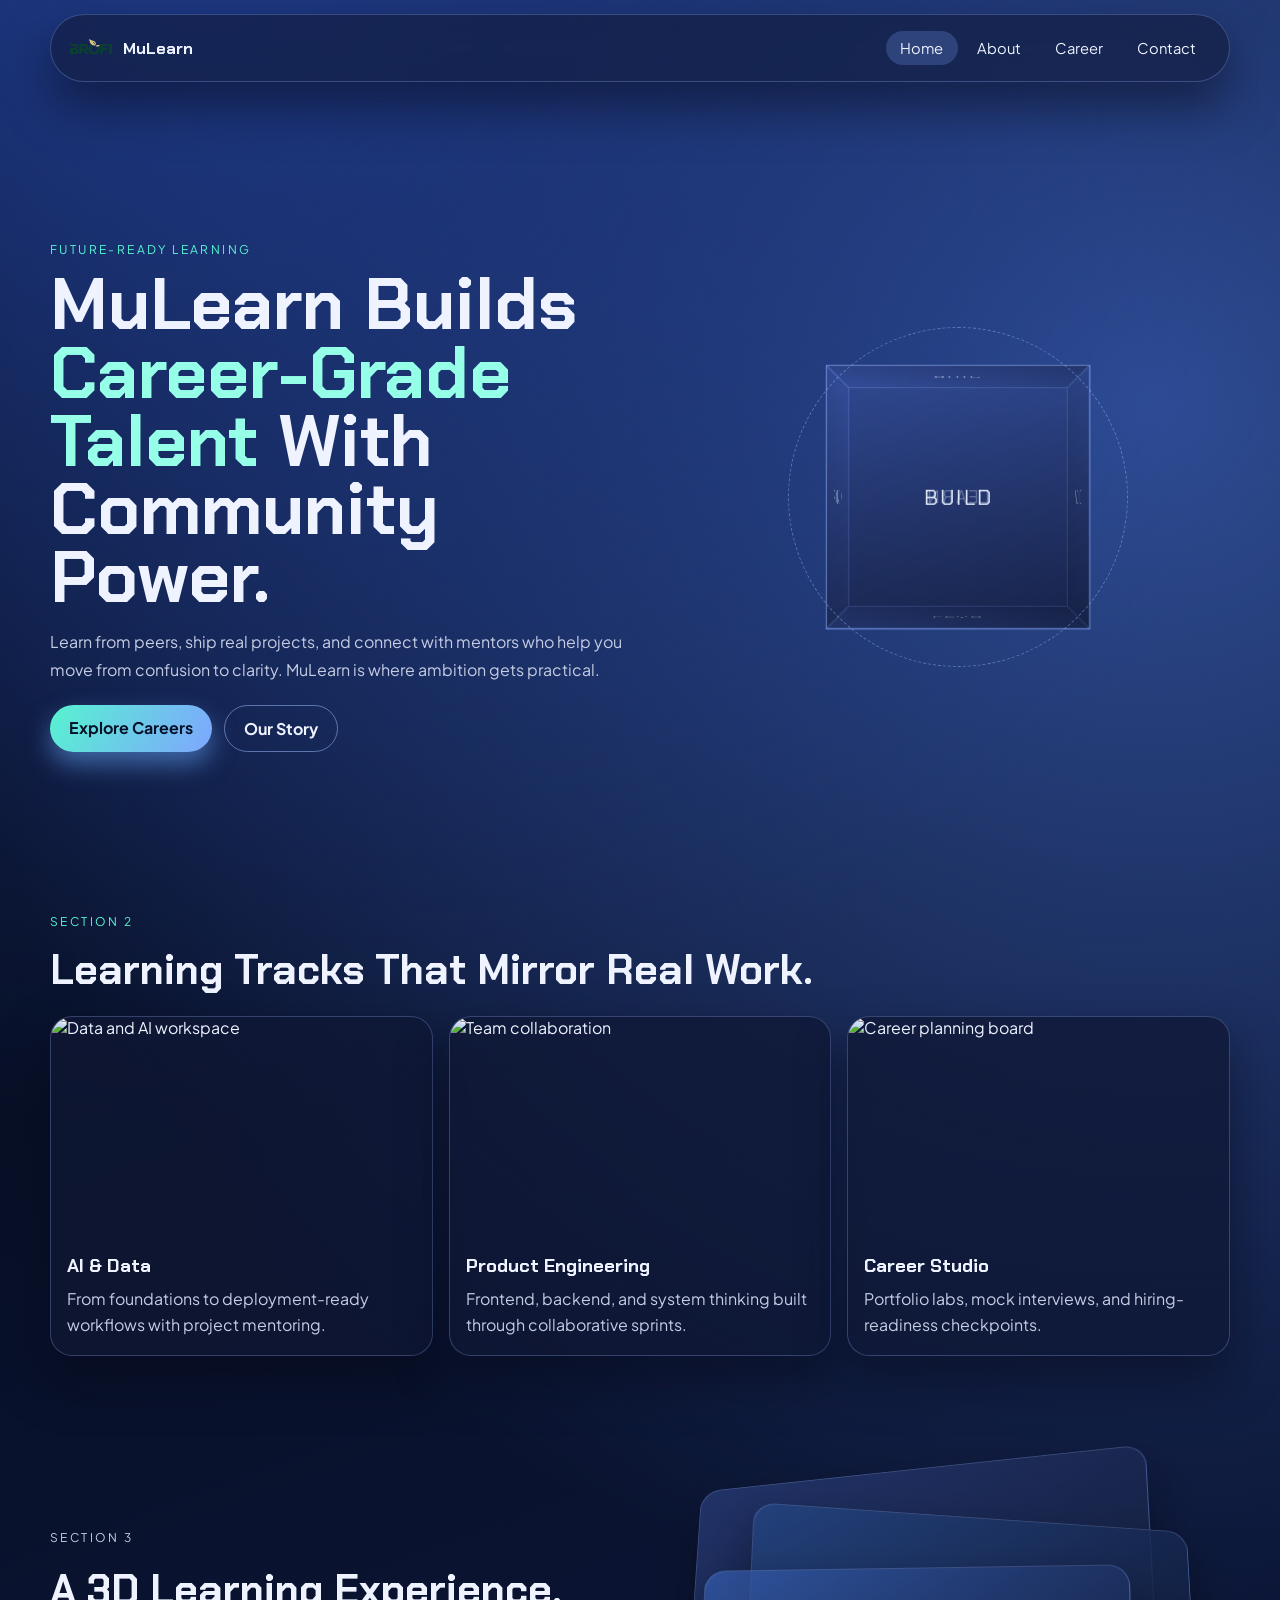
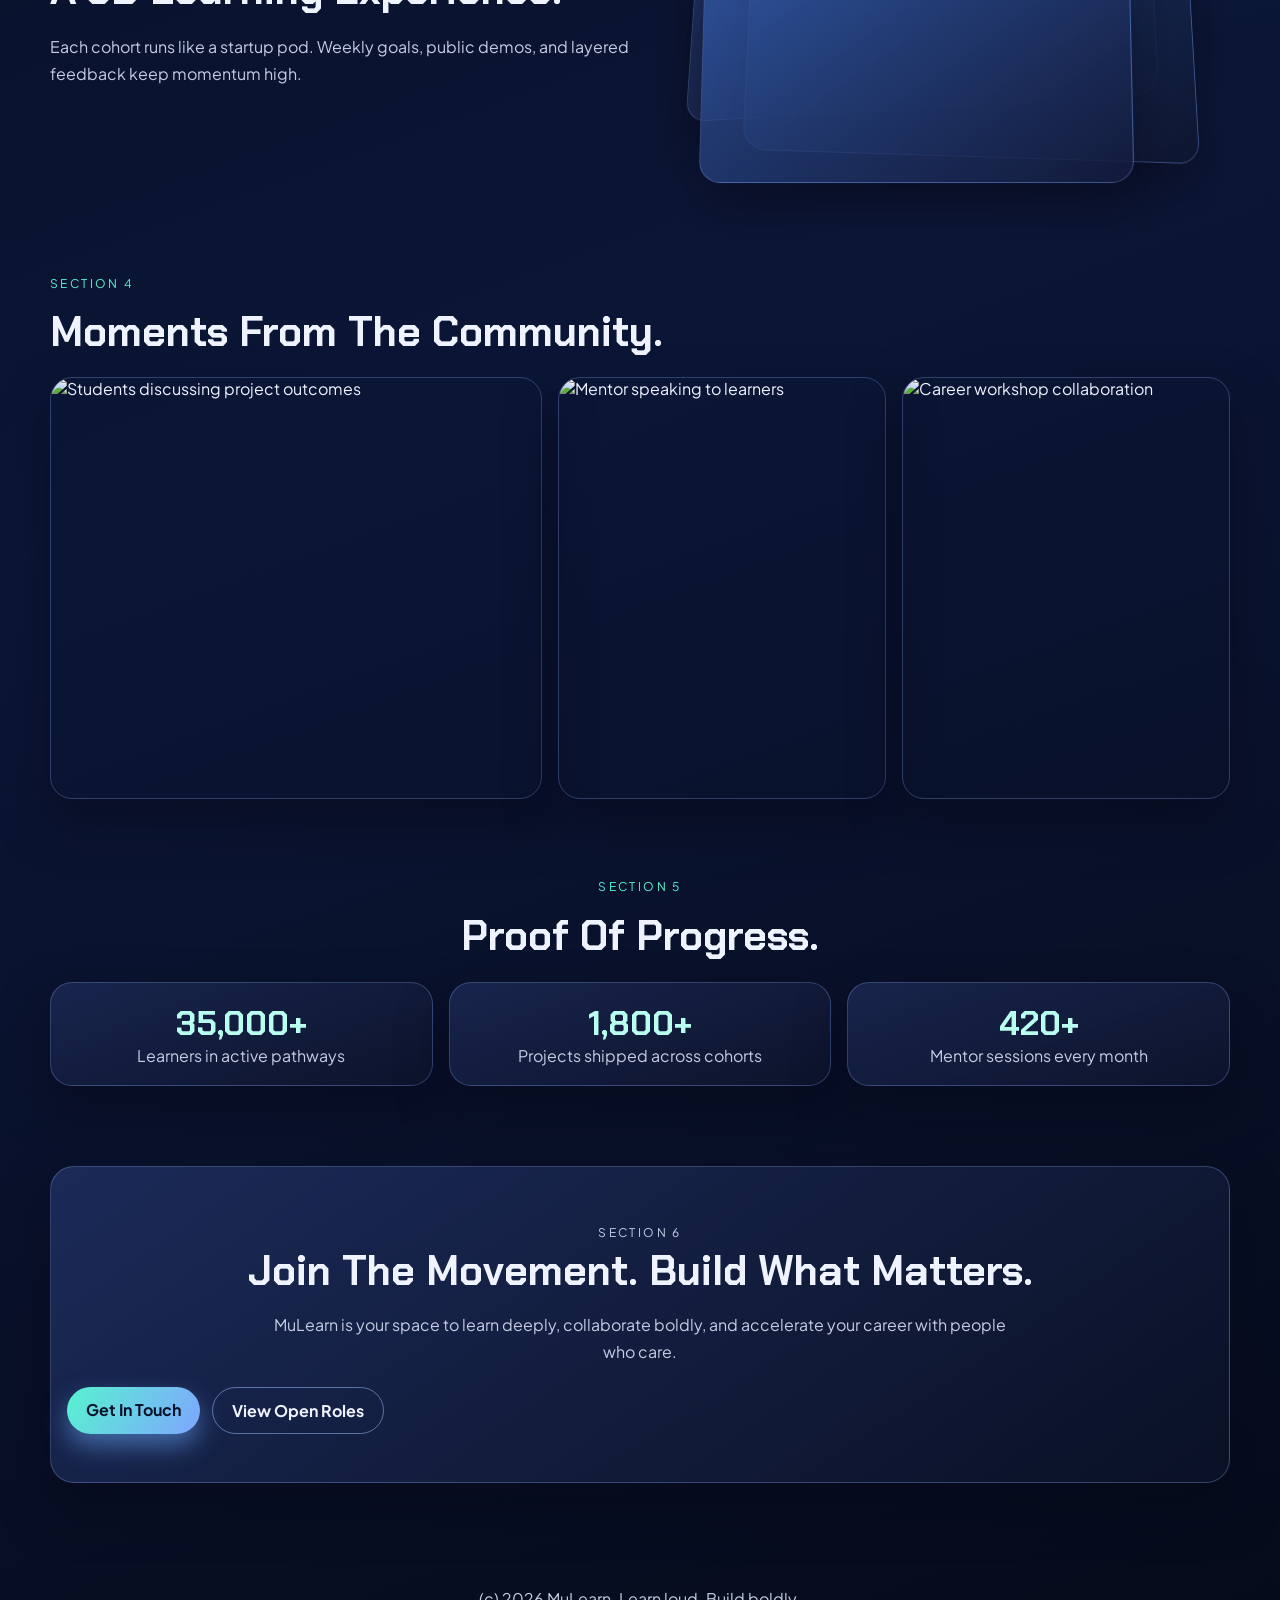
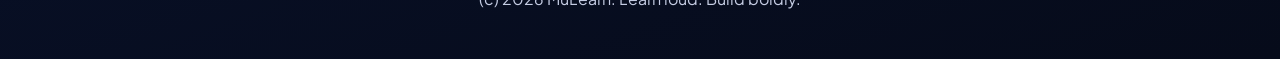
==== index.html @ 93905579 "inint" ====
<!DOCTYPE html>
<html lang="en">
<head>
  <meta charset="UTF-8" />
  <meta name="viewport" content="width=device-width, initial-scale=1.0" />
  <title>MuLearn | Learn Loud. Build Boldly.</title>
  <meta name="description" content="MuLearn blends peer-powered learning, mentorship, and career acceleration." />
  <link rel="preconnect" href="https://fonts.googleapis.com" />
  <link rel="preconnect" href="https://fonts.gstatic.com" crossorigin />
  <link href="https://fonts.googleapis.com/css2?family=Chakra+Petch:wght@400;500;600;700&family=Plus+Jakarta+Sans:wght@400;500;600;700&display=swap" rel="stylesheet" />
  <link rel="stylesheet" href="styles/index.css" />
</head>
<body>
  <div class="noise" aria-hidden="true"></div>
  <header class="site-header glass">
    <a class="brand" href="index.html" aria-label="MuLearn home">
      <picture>
        <source srcset="logo31.png" type="image/png" />
        <img src="logo.webp" alt="MuLearn logo" class="brand-logo" />
      </picture>
      <span>MuLearn</span>
    </a>
    <nav class="site-nav" aria-label="Primary">
      <a href="index.html" aria-current="page">Home</a>
      <a href="about.html">About</a>
      <a href="career.html">Career</a>
      <a href="contact.html">Contact</a>
    </nav>
  </header>

  <main>
    <section class="panel hero reveal" id="hero">
      <div class="hero-copy" data-parallax="0.12">
        <p class="eyebrow">Future-Ready Learning</p>
        <h1>MuLearn Builds <span>Career-Grade Talent</span> With Community Power.</h1>
        <p class="lead">
          Learn from peers, ship real projects, and connect with mentors who help you move from confusion to clarity.
          MuLearn is where ambition gets practical.
        </p>
        <div class="hero-actions">
          <a href="career.html" class="btn btn-solid">Explore Careers</a>
          <a href="about.html" class="btn btn-ghost">Our Story</a>
        </div>
      </div>
      <div class="hero-visual" data-parallax="0.2">
        <div class="cube-wrap">
          <div class="cube">
            <div class="face front">Build</div>
            <div class="face back">Learn</div>
            <div class="face right">Grow</div>
            <div class="face left">Mentor</div>
            <div class="face top">Ship</div>
            <div class="face bottom">Lead</div>
          </div>
        </div>
        <div class="hero-ring"></div>
      </div>
    </section>

    <section class="panel tracks reveal" id="tracks">
      <div class="section-head">
        <p class="eyebrow">Section 2</p>
        <h2>Learning Tracks That Mirror Real Work.</h2>
      </div>
      <div class="track-grid">
        <article class="track-card tilt">
          <img src="https://images.unsplash.com/photo-1518770660439-4636190af475?auto=format&fit=crop&w=1200&q=80" alt="Data and AI workspace" loading="lazy" />
          <div>
            <h3>AI & Data</h3>
            <p>From foundations to deployment-ready workflows with project mentoring.</p>
          </div>
        </article>
        <article class="track-card tilt">
          <img src="https://images.unsplash.com/photo-1522075469751-3a6694fb2f61?auto=format&fit=crop&w=1200&q=80" alt="Team collaboration" loading="lazy" />
          <div>
            <h3>Product Engineering</h3>
            <p>Frontend, backend, and system thinking built through collaborative sprints.</p>
          </div>
        </article>
        <article class="track-card tilt">
          <img src="https://images.unsplash.com/photo-1542744173-8e7e53415bb0?auto=format&fit=crop&w=1200&q=80" alt="Career planning board" loading="lazy" />
          <div>
            <h3>Career Studio</h3>
            <p>Portfolio labs, mock interviews, and hiring-readiness checkpoints.</p>
          </div>
        </article>
      </div>
    </section>

    <section class="panel depth reveal" id="depth">
      <div class="depth-copy">
        <p class="eyebrow">Section 3</p>
        <h2>A 3D Learning Experience.</h2>
        <p>Each cohort runs like a startup pod. Weekly goals, public demos, and layered feedback keep momentum high.</p>
      </div>
      <div class="depth-stack">
        <div class="depth-layer layer-1" data-parallax="0.08"></div>
        <div class="depth-layer layer-2" data-parallax="0.14"></div>
        <div class="depth-layer layer-3" data-parallax="0.2"></div>
      </div>
    </section>

    <section class="panel stories reveal" id="stories">
      <div class="section-head">
        <p class="eyebrow">Section 4</p>
        <h2>Moments From The Community.</h2>
      </div>
      <div class="stories-grid">
        <figure class="story-large tilt">
          <img src="https://images.unsplash.com/photo-1521737604893-d14cc237f11d?auto=format&fit=crop&w=1400&q=80" alt="Students discussing project outcomes" loading="lazy" />
        </figure>
        <figure class="story-small tilt" data-parallax="0.1">
          <img src="https://images.unsplash.com/photo-1552664730-d307ca884978?auto=format&fit=crop&w=900&q=80" alt="Mentor speaking to learners" loading="lazy" />
        </figure>
        <figure class="story-small tilt" data-parallax="0.16">
          <img src="https://images.unsplash.com/photo-1517048676732-d65bc937f952?auto=format&fit=crop&w=900&q=80" alt="Career workshop collaboration" loading="lazy" />
        </figure>
      </div>
    </section>

    <section class="panel metrics reveal" id="metrics">
      <div class="section-head">
        <p class="eyebrow">Section 5</p>
        <h2>Proof Of Progress.</h2>
      </div>
      <div class="metric-grid">
        <article class="metric-box">
          <strong data-count="35000">35,000+</strong>
          <span>Learners in active pathways</span>
        </article>
        <article class="metric-box">
          <strong data-count="1800">1,800+</strong>
          <span>Projects shipped across cohorts</span>
        </article>
        <article class="metric-box">
          <strong data-count="420">420+</strong>
          <span>Mentor sessions every month</span>
        </article>
      </div>
    </section>

    <section class="panel cta reveal" id="cta">
      <p class="eyebrow">Section 6</p>
      <h2>Join The Movement. Build What Matters.</h2>
      <p>MuLearn is your space to learn deeply, collaborate boldly, and accelerate your career with people who care.</p>
      <div class="hero-actions">
        <a href="contact.html" class="btn btn-solid">Get In Touch</a>
        <a href="career.html" class="btn btn-ghost">View Open Roles</a>
      </div>
    </section>
  </main>

  <footer class="site-footer">
    <p>(c) 2026 MuLearn. Learn loud. Build boldly.</p>
  </footer>

  <script src="scripts/index.js"></script>
</body>
</html>
---- styles/index.css ----
:root {
  --bg-1: #040915;
  --bg-2: #0b1637;
  --surface: rgba(17, 27, 59, 0.62);
  --line: rgba(151, 180, 255, 0.28);
  --text: #eef3ff;
  --muted: #c5cce3;
  --brand: #57f3d0;
  --brand-2: #7fa5ff;
  --shadow: 0 24px 48px rgba(5, 8, 24, 0.5);
}

* {
  box-sizing: border-box;
}

html,
body {
  margin: 0;
  padding: 0;
  background: radial-gradient(circle at 12% -6%, #203d90 0%, transparent 36%),
    radial-gradient(circle at 90% 12%, #2f4d95 0%, transparent 40%),
    linear-gradient(160deg, var(--bg-1) 0%, var(--bg-2) 58%, #060b1a 100%);
  color: var(--text);
  font-family: "Plus Jakarta Sans", sans-serif;
}

body {
  min-height: 100vh;
  overflow-x: hidden;
}

img {
  display: block;
  width: 100%;
  max-width: 100%;
}

.noise {
  position: fixed;
  inset: 0;
  pointer-events: none;
  opacity: 0.15;
  z-index: 0;
  background-image: radial-gradient(rgba(255, 255, 255, 0.3) 0.7px, transparent 0.7px);
  background-size: 4px 4px;
}

.glass {
  backdrop-filter: blur(14px);
  border: 1px solid var(--line);
  background: var(--surface);
  box-shadow: var(--shadow);
}

.site-header {
  position: sticky;
  top: 12px;
  z-index: 20;
  width: min(1180px, calc(100% - 2rem));
  margin: 14px auto;
  padding: 0.75rem 1.2rem;
  border-radius: 999px;
  display: flex;
  align-items: center;
  justify-content: space-between;
}

.brand {
  display: flex;
  align-items: center;
  gap: 0.68rem;
  color: var(--text);
  text-decoration: none;
  font-family: "Chakra Petch", sans-serif;
  font-weight: 700;
}

.brand-logo {
  width: 42px;
  height: 42px;
  object-fit: contain;
  border-radius: 10px;
}

.site-nav {
  display: flex;
  gap: 0.35rem;
}

.site-nav a {
  color: var(--text);
  text-decoration: none;
  font-size: 0.92rem;
  padding: 0.52rem 0.88rem;
  border-radius: 999px;
  transition: background 250ms ease, color 250ms ease;
}

.site-nav a:hover,
.site-nav a[aria-current="page"] {
  background: rgba(127, 165, 255, 0.24);
}

main {
  position: relative;
  z-index: 1;
}

.panel {
  width: min(1180px, calc(100% - 2rem));
  margin: 0 auto 5rem;
}

.reveal {
  opacity: 0;
  transform: translateY(34px);
  transition: opacity 740ms ease, transform 740ms ease;
}

.reveal.in {
  opacity: 1;
  transform: translateY(0);
}

.eyebrow {
  margin: 0 0 0.9rem;
  letter-spacing: 0.2em;
  text-transform: uppercase;
  font-size: 0.75rem;
  color: var(--brand);
}

.hero {
  min-height: 82vh;
  padding-top: 4rem;
  display: grid;
  grid-template-columns: 1.05fr 0.95fr;
  gap: 2.2rem;
  align-items: center;
}

.hero h1 {
  margin: 0 0 1rem;
  max-width: 15ch;
  font-family: "Chakra Petch", sans-serif;
  font-size: clamp(2.2rem, 5.6vw, 4.5rem);
  line-height: 0.95;
}

.hero h1 span {
  color: #95ffe7;
}

.lead {
  margin: 0;
  max-width: 60ch;
  color: var(--muted);
  line-height: 1.75;
}

.hero-actions {
  margin-top: 1.3rem;
  display: flex;
  gap: 0.75rem;
  flex-wrap: wrap;
}

.btn {
  text-decoration: none;
  border-radius: 999px;
  font-weight: 700;
  padding: 0.76rem 1.18rem;
  transition: transform 220ms ease, box-shadow 220ms ease;
}

.btn:hover {
  transform: translateY(-2px);
}

.btn-solid {
  color: #041129;
  background: linear-gradient(120deg, var(--brand), var(--brand-2));
  box-shadow: 0 12px 24px rgba(107, 174, 255, 0.5);
}

.btn-ghost {
  color: var(--text);
  border: 1px solid rgba(163, 196, 255, 0.5);
}

.hero-visual {
  position: relative;
  height: 420px;
  display: grid;
  place-items: center;
  perspective: 1300px;
}

.cube-wrap {
  width: 240px;
  height: 240px;
  transform-style: preserve-3d;
  animation: orbit 10s linear infinite;
}

.cube {
  width: 100%;
  height: 100%;
  position: relative;
  transform-style: preserve-3d;
}

.face {
  position: absolute;
  width: 240px;
  height: 240px;
  display: grid;
  place-items: center;
  border: 1px solid rgba(142, 176, 255, 0.64);
  color: #e9f1ff;
  font-family: "Chakra Petch", sans-serif;
  font-size: 1.2rem;
  text-transform: uppercase;
  letter-spacing: 0.1em;
  background: linear-gradient(155deg, rgba(57, 84, 165, 0.55), rgba(20, 30, 63, 0.75));
}

.front { transform: translateZ(120px); }
.back { transform: rotateY(180deg) translateZ(120px); }
.right { transform: rotateY(90deg) translateZ(120px); }
.left { transform: rotateY(-90deg) translateZ(120px); }
.top { transform: rotateX(90deg) translateZ(120px); }
.bottom { transform: rotateX(-90deg) translateZ(120px); }

.hero-ring {
  position: absolute;
  width: 340px;
  height: 340px;
  border-radius: 50%;
  border: 1px dashed rgba(146, 190, 255, 0.48);
  animation: spin 14s linear infinite;
}

.section-head h2,
.depth h2,
.cta h2 {
  margin: 0;
  font-family: "Chakra Petch", sans-serif;
  font-size: clamp(1.55rem, 3.2vw, 2.8rem);
}

.tracks .section-head,
.stories .section-head,
.metrics .section-head {
  margin-bottom: 1.15rem;
}

.track-grid {
  display: grid;
  grid-template-columns: repeat(3, minmax(0, 1fr));
  gap: 1rem;
}

.track-card {
  border: 1px solid var(--line);
  border-radius: 22px;
  overflow: hidden;
  box-shadow: var(--shadow);
  background: rgba(15, 23, 52, 0.75);
  transform-style: preserve-3d;
  transition: transform 220ms ease, border-color 220ms ease;
}

.track-card:hover {
  border-color: rgba(87, 243, 208, 0.8);
}

.track-card img {
  height: 220px;
  object-fit: cover;
}

.track-card div {
  padding: 1rem;
}

.track-card h3 {
  margin: 0 0 0.5rem;
  font-family: "Chakra Petch", sans-serif;
}

.track-card p {
  margin: 0;
  color: var(--muted);
  line-height: 1.65;
}

.depth {
  display: grid;
  grid-template-columns: 1.02fr 0.98fr;
  align-items: center;
  gap: 1.7rem;
}

.depth-copy p {
  color: var(--muted);
  line-height: 1.72;
  max-width: 55ch;
}

.depth-stack {
  height: 360px;
  position: relative;
  perspective: 1200px;
}

.depth-layer {
  position: absolute;
  border-radius: 22px;
  border: 1px solid var(--line);
  box-shadow: var(--shadow);
}

.layer-1 {
  inset: 22px 80px 84px 10px;
  transform: rotateX(18deg) rotateY(-14deg);
  background: linear-gradient(145deg, rgba(37, 56, 115, 0.8), rgba(19, 29, 59, 0.9)),
    url("https://images.unsplash.com/photo-1516321318423-f06f85e504b3?auto=format&fit=crop&w=1200&q=80") center/cover;
  background-blend-mode: screen;
}

.layer-2 {
  inset: 74px 24px 38px 86px;
  transform: rotateX(16deg) rotateY(11deg);
  background: linear-gradient(145deg, rgba(36, 71, 133, 0.72), rgba(13, 21, 48, 0.92)),
    url("https://images.unsplash.com/photo-1498050108023-c5249f4df085?auto=format&fit=crop&w=1200&q=80") center/cover;
  background-blend-mode: screen;
}

.layer-3 {
  inset: 130px 100px 14px 32px;
  transform: rotateX(8deg) rotateY(-5deg);
  background: linear-gradient(145deg, rgba(51, 92, 173, 0.72), rgba(18, 26, 59, 0.9)),
    url("https://images.unsplash.com/photo-1517486808906-6ca8b3f04846?auto=format&fit=crop&w=1200&q=80") center/cover;
  background-blend-mode: screen;
}

.stories-grid {
  display: grid;
  grid-template-columns: 1.2fr 0.8fr 0.8fr;
  gap: 1rem;
}

.story-large,
.story-small {
  margin: 0;
  border-radius: 22px;
  border: 1px solid var(--line);
  overflow: hidden;
  box-shadow: var(--shadow);
}

.story-large img {
  height: 420px;
  object-fit: cover;
}

.story-small img {
  height: 420px;
  object-fit: cover;
}

.metrics {
  text-align: center;
}

.metric-grid {
  margin-top: 1.2rem;
  display: grid;
  grid-template-columns: repeat(3, minmax(0, 1fr));
  gap: 1rem;
}

.metric-box {
  border-radius: 22px;
  border: 1px solid var(--line);
  background: linear-gradient(160deg, rgba(30, 43, 89, 0.74), rgba(13, 20, 44, 0.88));
  box-shadow: var(--shadow);
  padding: 1.2rem;
}

.metric-box strong {
  display: block;
  font-family: "Chakra Petch", sans-serif;
  font-size: 2.1rem;
  color: #b8fff0;
}

.metric-box span {
  color: var(--muted);
}

.cta {
  text-align: center;
  padding: 2.7rem 1rem 3rem;
  border: 1px solid var(--line);
  border-radius: 24px;
  background: linear-gradient(145deg, rgba(35, 52, 106, 0.72), rgba(11, 18, 39, 0.9));
  box-shadow: var(--shadow);
}

.cta p {
  max-width: 62ch;
  margin: 0.8rem auto 0;
  color: var(--muted);
  line-height: 1.72;
}

.site-footer {
  text-align: center;
  color: var(--muted);
  padding: 0.6rem 1rem 2.1rem;
}

.tilt {
  transform-style: preserve-3d;
}

@keyframes orbit {
  0% {
    transform: rotateX(-18deg) rotateY(0deg);
  }
  100% {
    transform: rotateX(-18deg) rotateY(360deg);
  }
}

@keyframes spin {
  to {
    transform: rotate(360deg);
  }
}

@media (max-width: 1020px) {
  .hero,
  .depth {
    grid-template-columns: 1fr;
  }

  .track-grid,
  .metric-grid {
    grid-template-columns: 1fr 1fr;
  }

  .stories-grid {
    grid-template-columns: 1fr;
  }

  .story-large img,
  .story-small img {
    height: 320px;
  }
}

@media (max-width: 760px) {
  .site-header {
    border-radius: 22px;
    flex-direction: column;
    align-items: flex-start;
    gap: 0.6rem;
  }

  .site-nav {
    width: 100%;
    flex-wrap: wrap;
  }

  .panel {
    margin-bottom: 3.8rem;
  }

  .hero {
    padding-top: 2.2rem;
  }

  .cube-wrap,
  .face {
    width: 180px;
    height: 180px;
  }

  .front { transform: translateZ(90px); }
  .back { transform: rotateY(180deg) translateZ(90px); }
  .right { transform: rotateY(90deg) translateZ(90px); }
  .left { transform: rotateY(-90deg) translateZ(90px); }
  .top { transform: rotateX(90deg) translateZ(90px); }
  .bottom { transform: rotateX(-90deg) translateZ(90px); }

  .hero-ring {
    width: 260px;
    height: 260px;
  }

  .track-grid,
  .metric-grid {
    grid-template-columns: 1fr;
  }
}
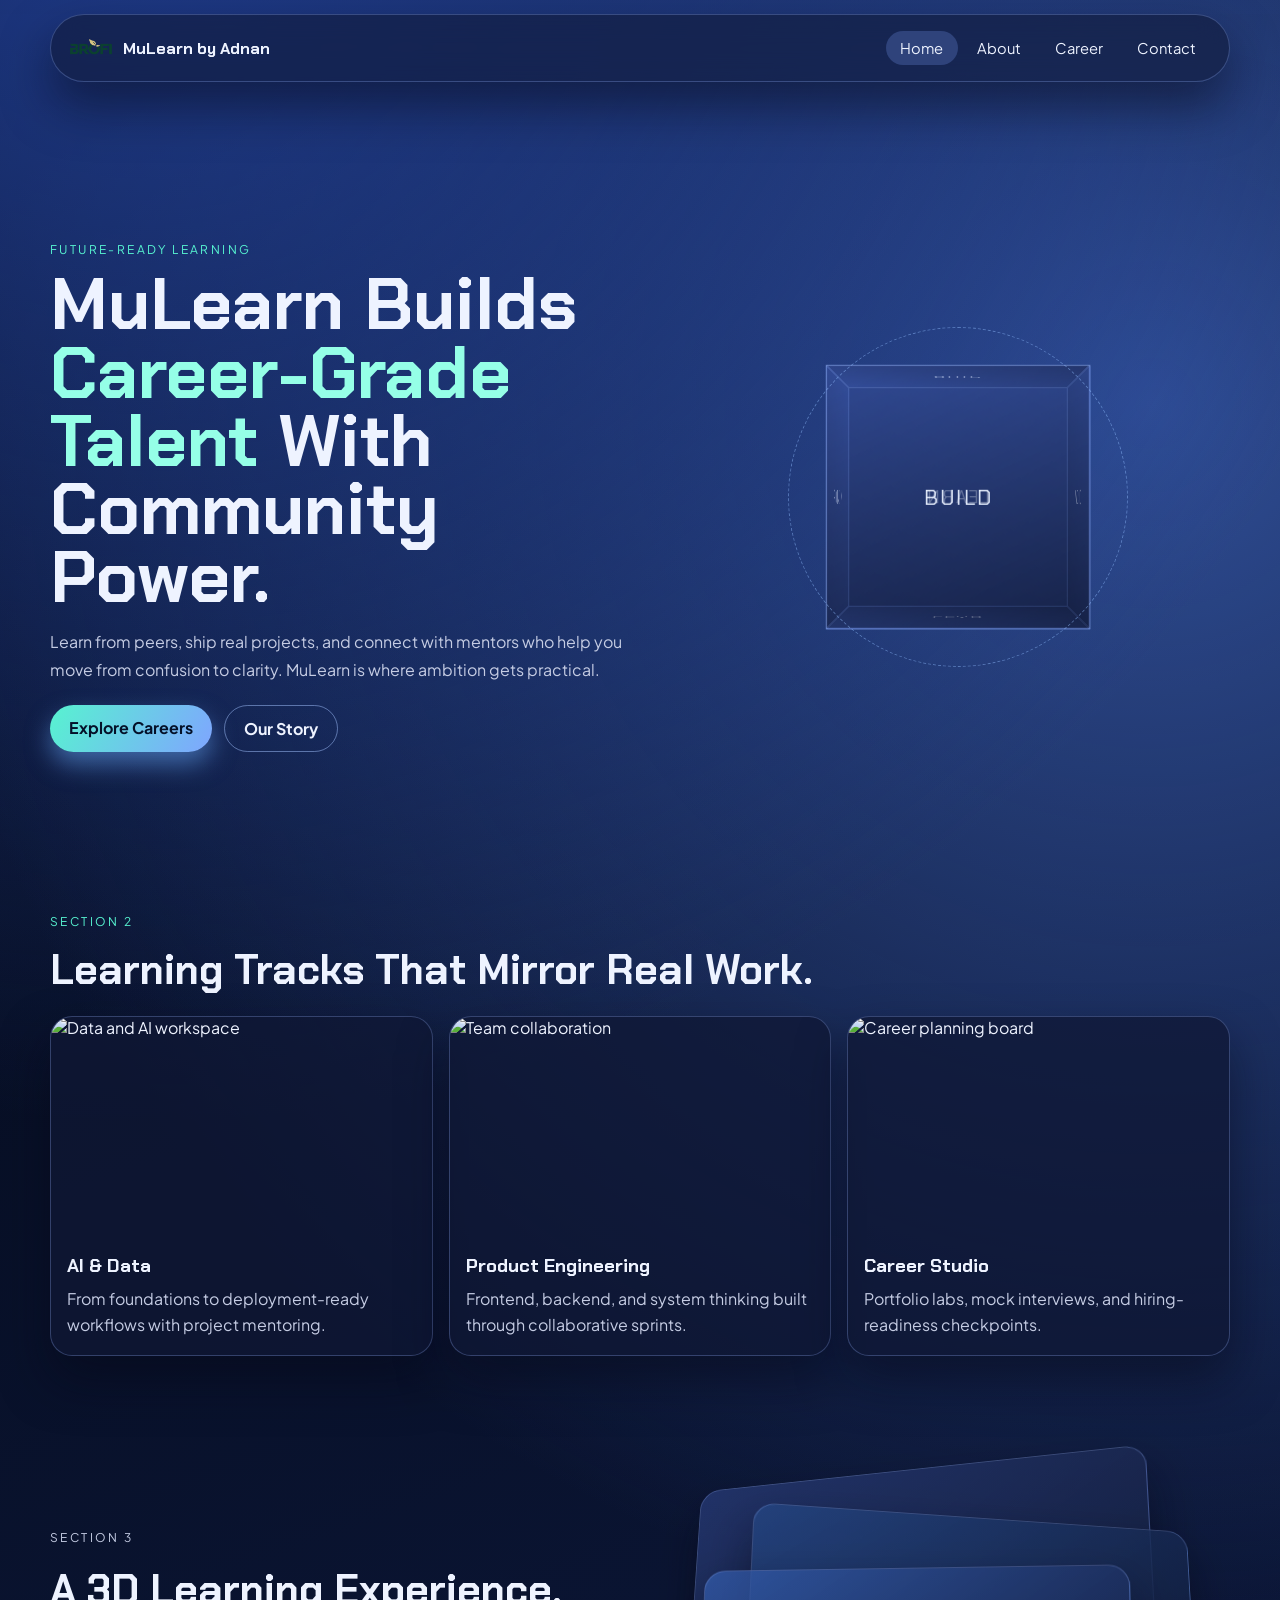
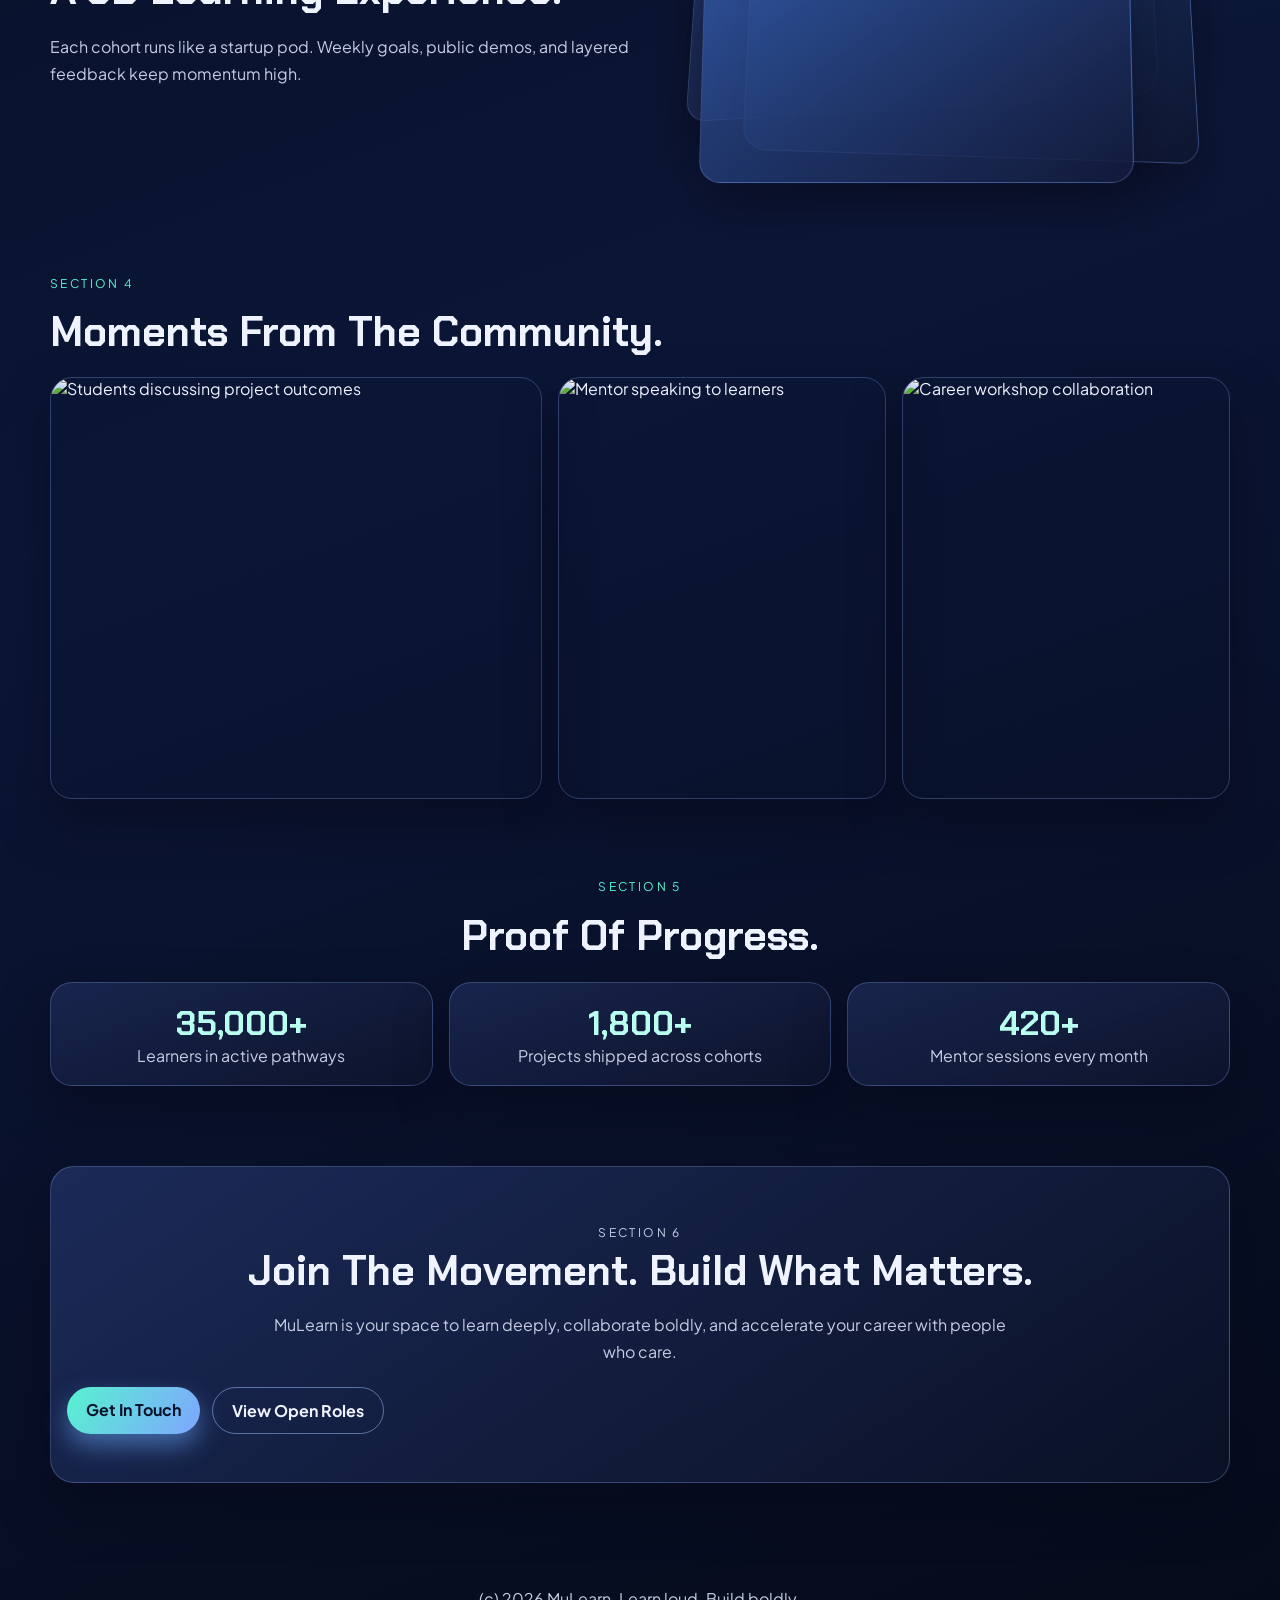
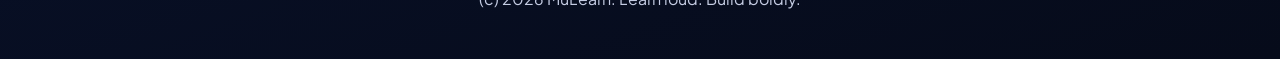
==== commit 77b7adfa: "small cahnge" ====
--- a/index.html
+++ b/index.html
@@ -18,7 +18,7 @@
         <source srcset="logo31.png" type="image/png" />
         <img src="logo.webp" alt="MuLearn logo" class="brand-logo" />
       </picture>
-      <span>MuLearn</span>
+      <span>MuLearn by Adnan</span>
     </a>
     <nav class="site-nav" aria-label="Primary">
       <a href="index.html" aria-current="page">Home</a>
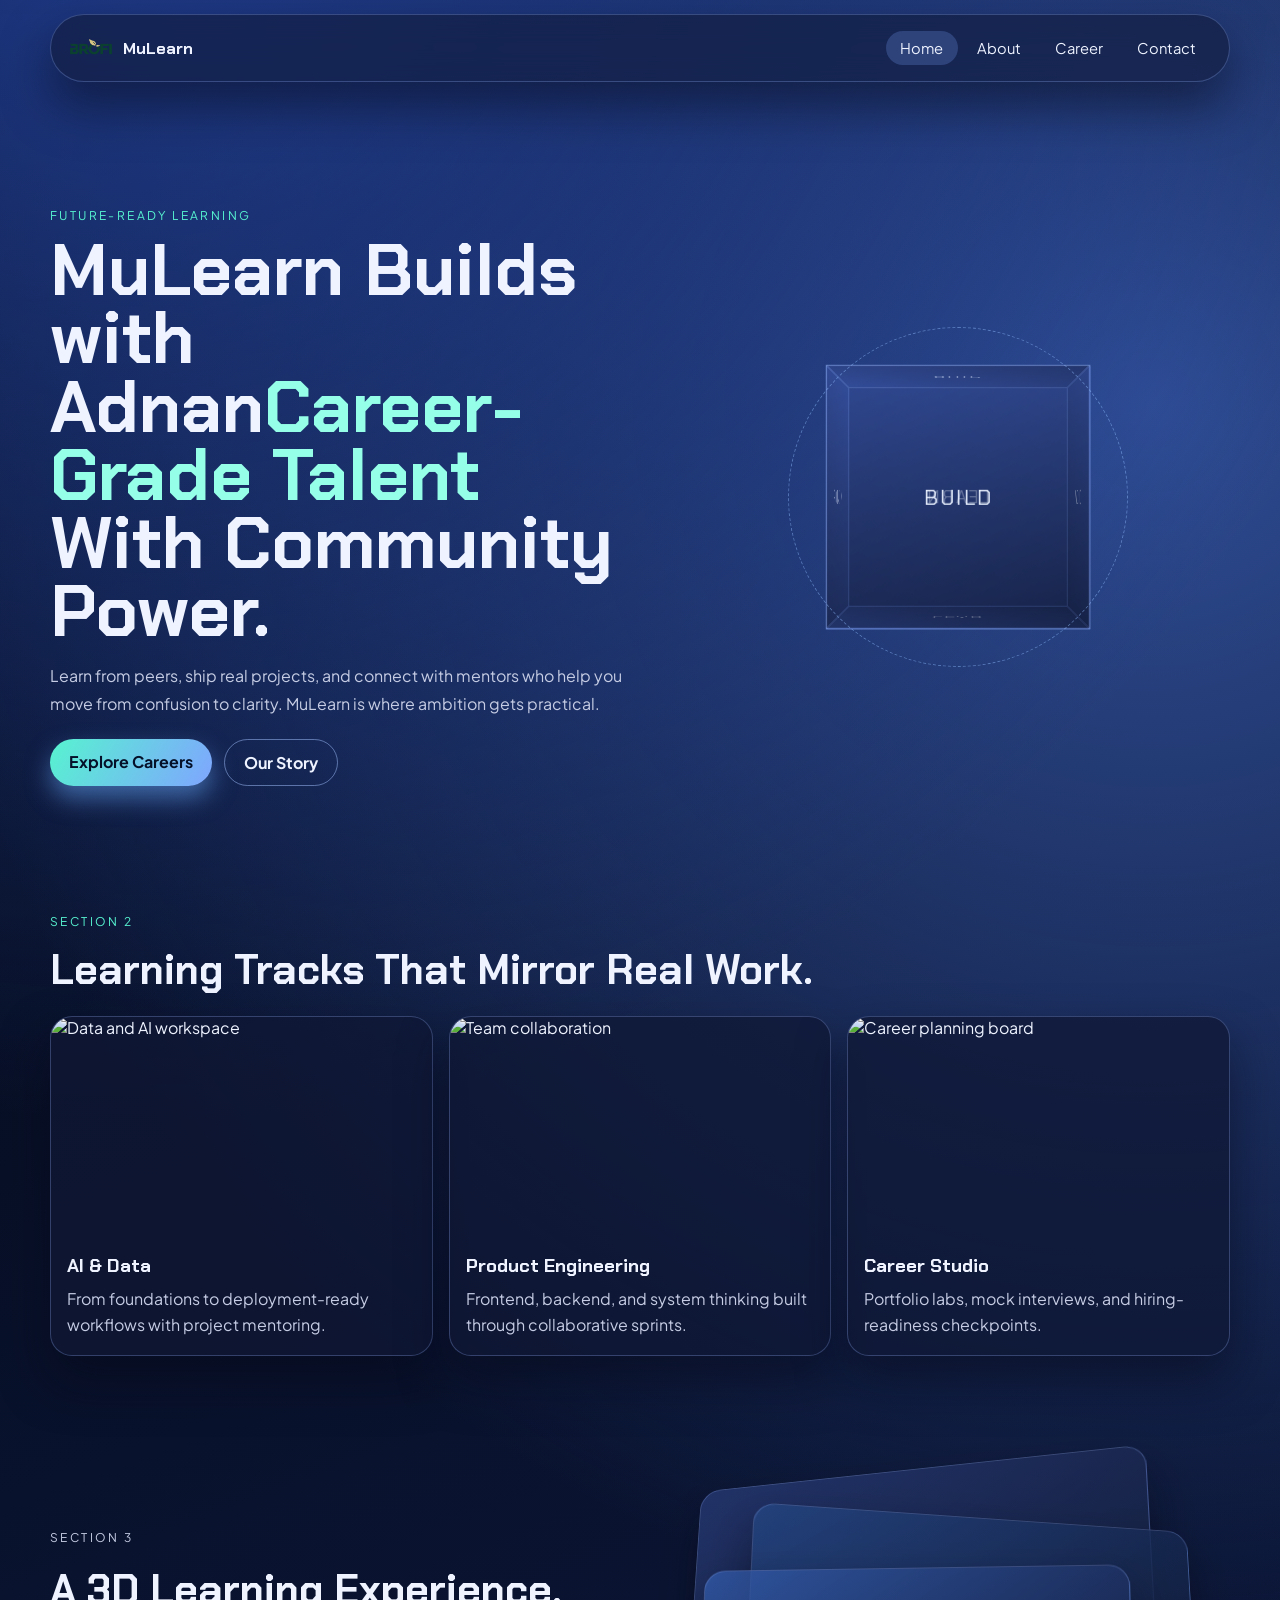
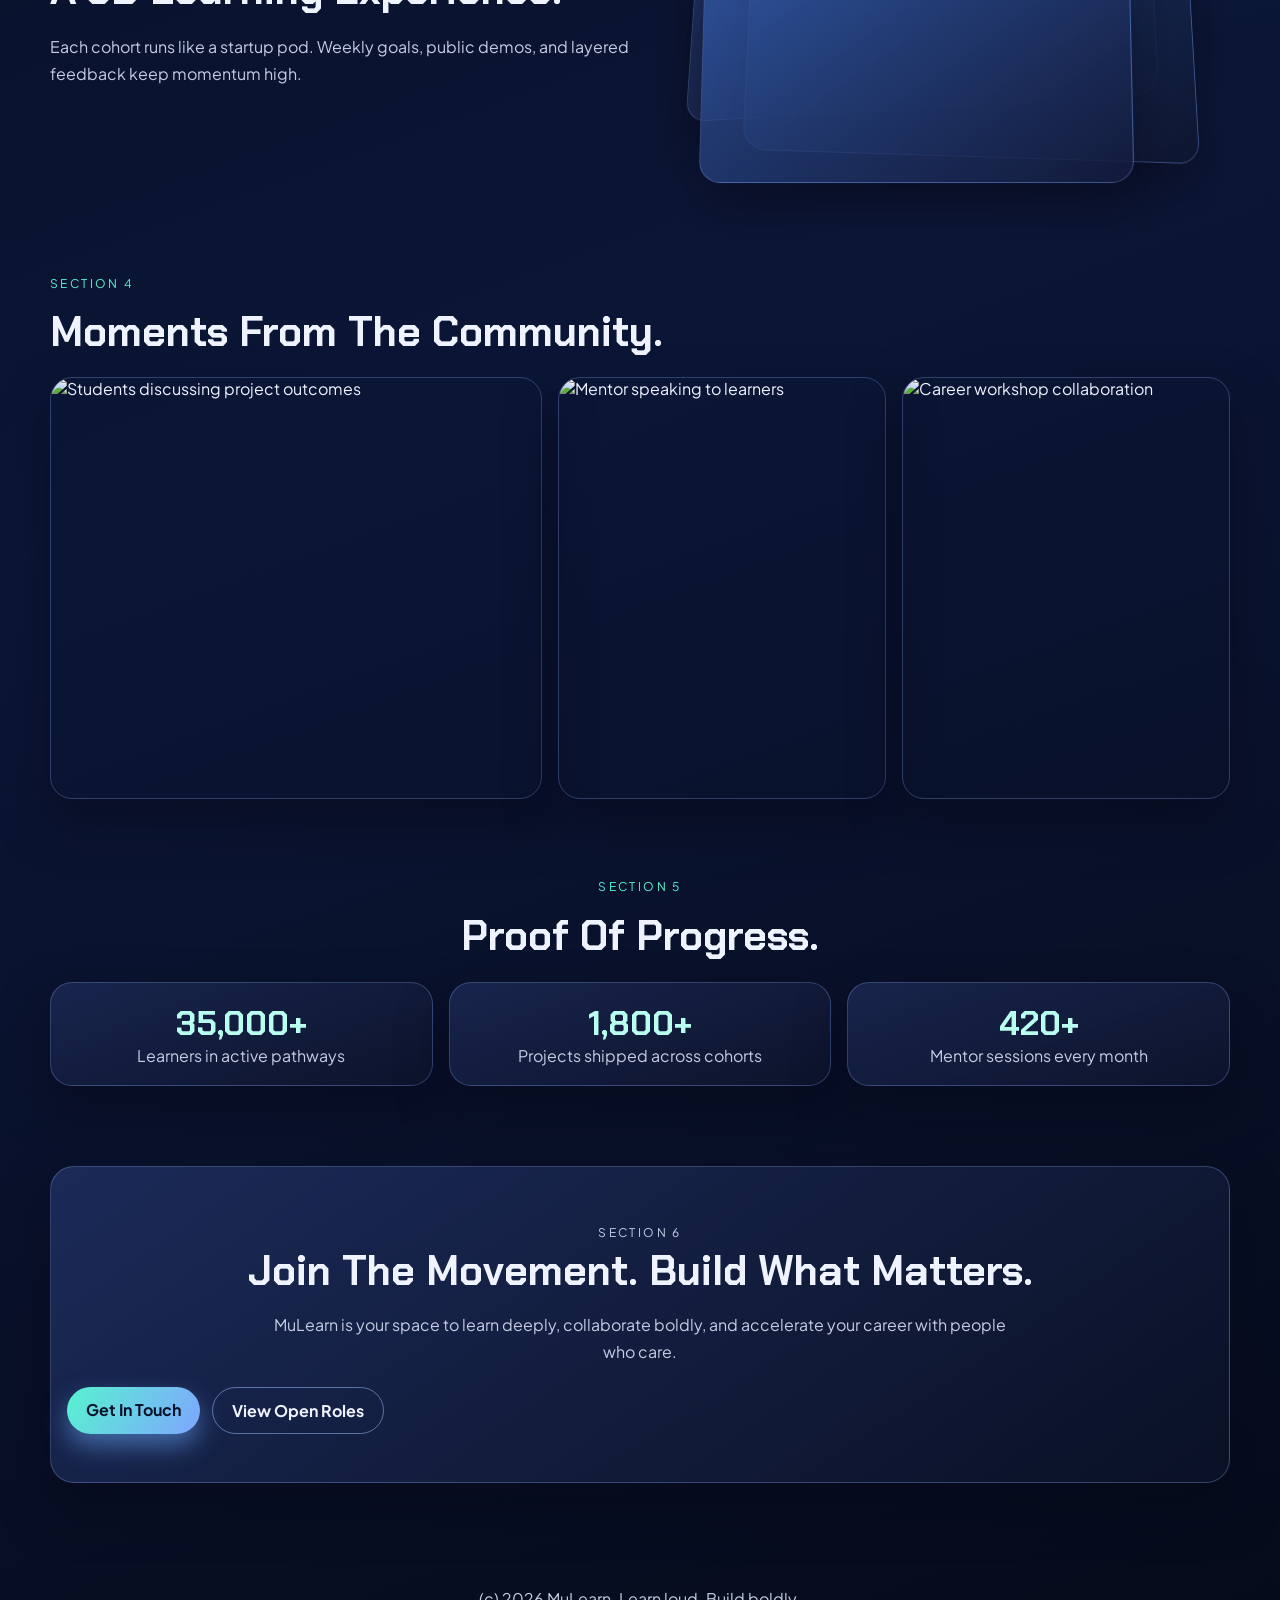
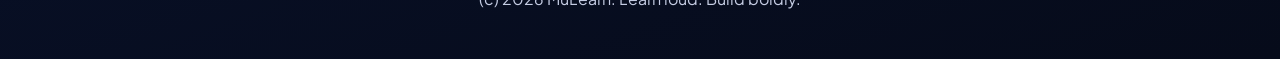
==== commit 930e9635: "title changed" ====
--- a/index.html
+++ b/index.html
@@ -18,7 +18,7 @@
         <source srcset="logo31.png" type="image/png" />
         <img src="logo.webp" alt="MuLearn logo" class="brand-logo" />
       </picture>
-      <span>MuLearn by Adnan</span>
+      <span>MuLearn </span>
     </a>
     <nav class="site-nav" aria-label="Primary">
       <a href="index.html" aria-current="page">Home</a>
@@ -32,7 +32,7 @@
     <section class="panel hero reveal" id="hero">
       <div class="hero-copy" data-parallax="0.12">
         <p class="eyebrow">Future-Ready Learning</p>
-        <h1>MuLearn Builds <span>Career-Grade Talent</span> With Community Power.</h1>
+        <h1>MuLearn Builds with Adnan<span>Career-Grade Talent</span> With Community Power.</h1>
         <p class="lead">
           Learn from peers, ship real projects, and connect with mentors who help you move from confusion to clarity.
           MuLearn is where ambition gets practical.
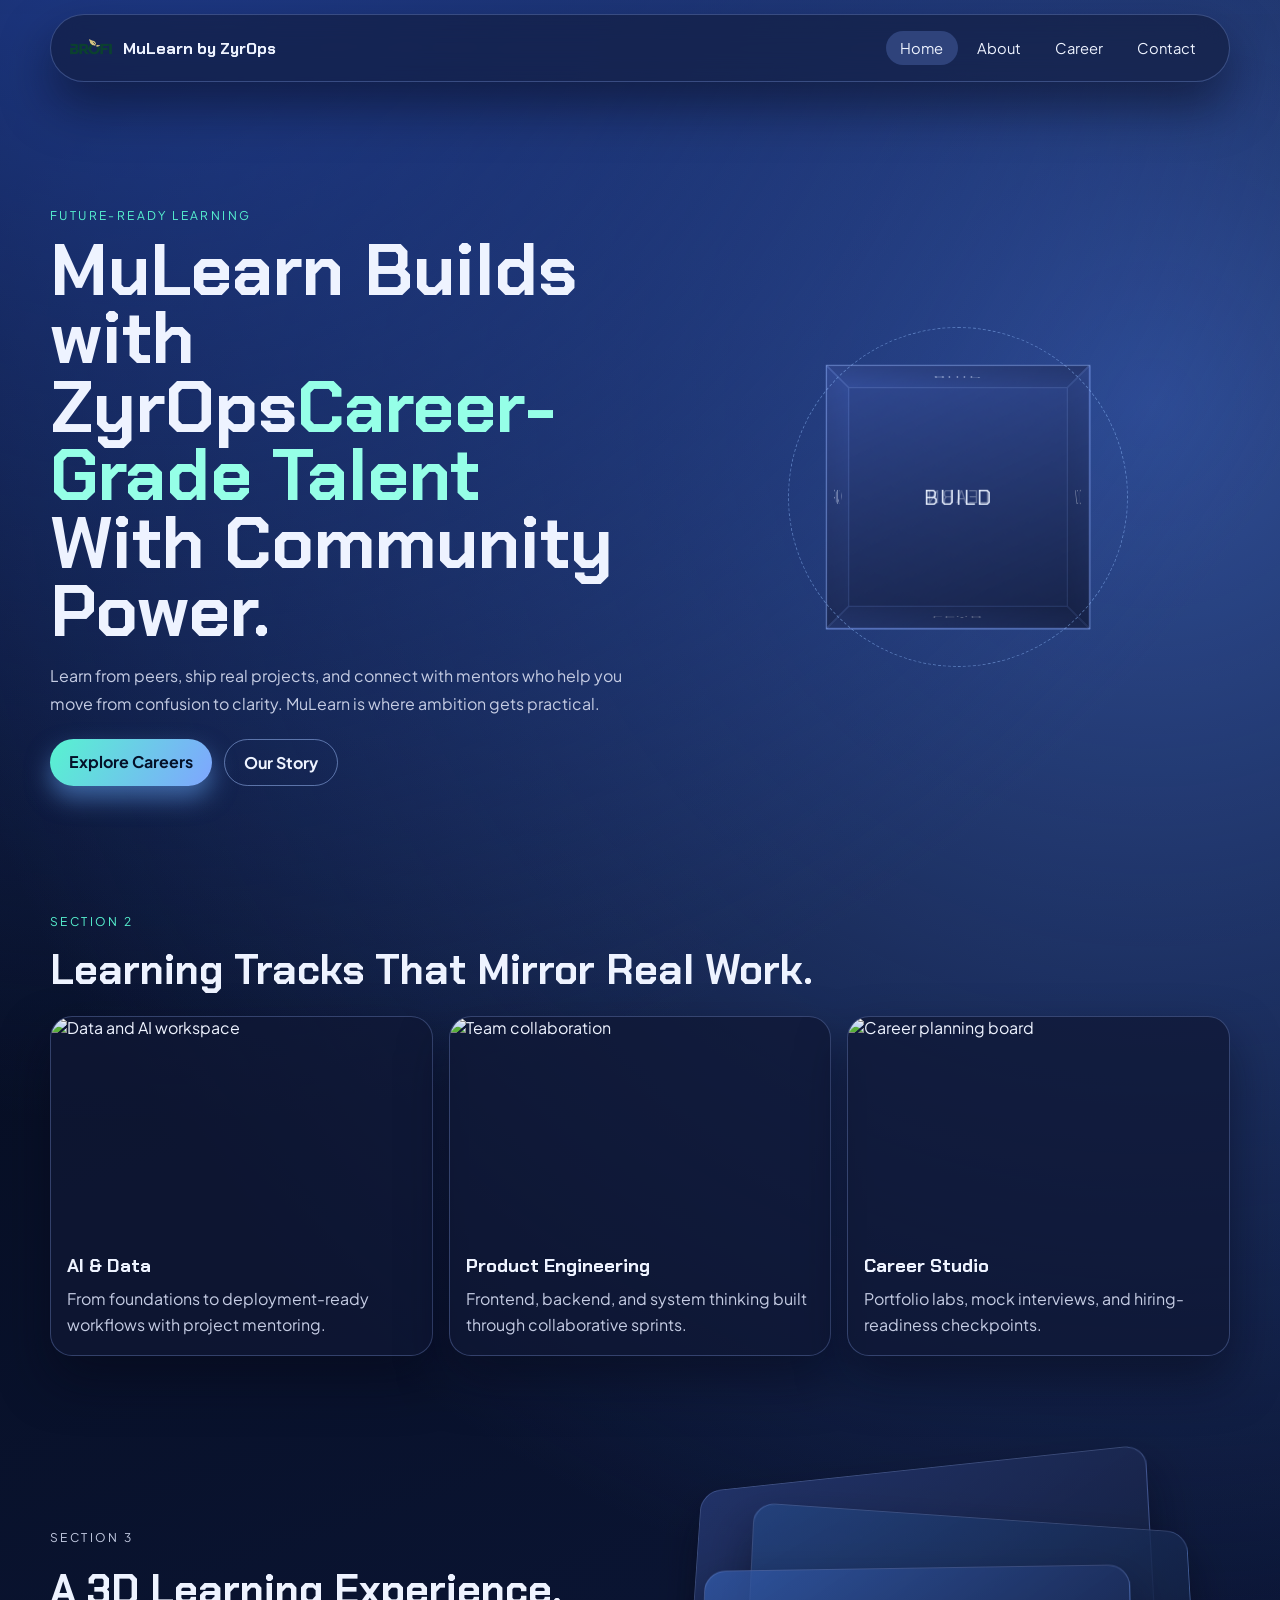
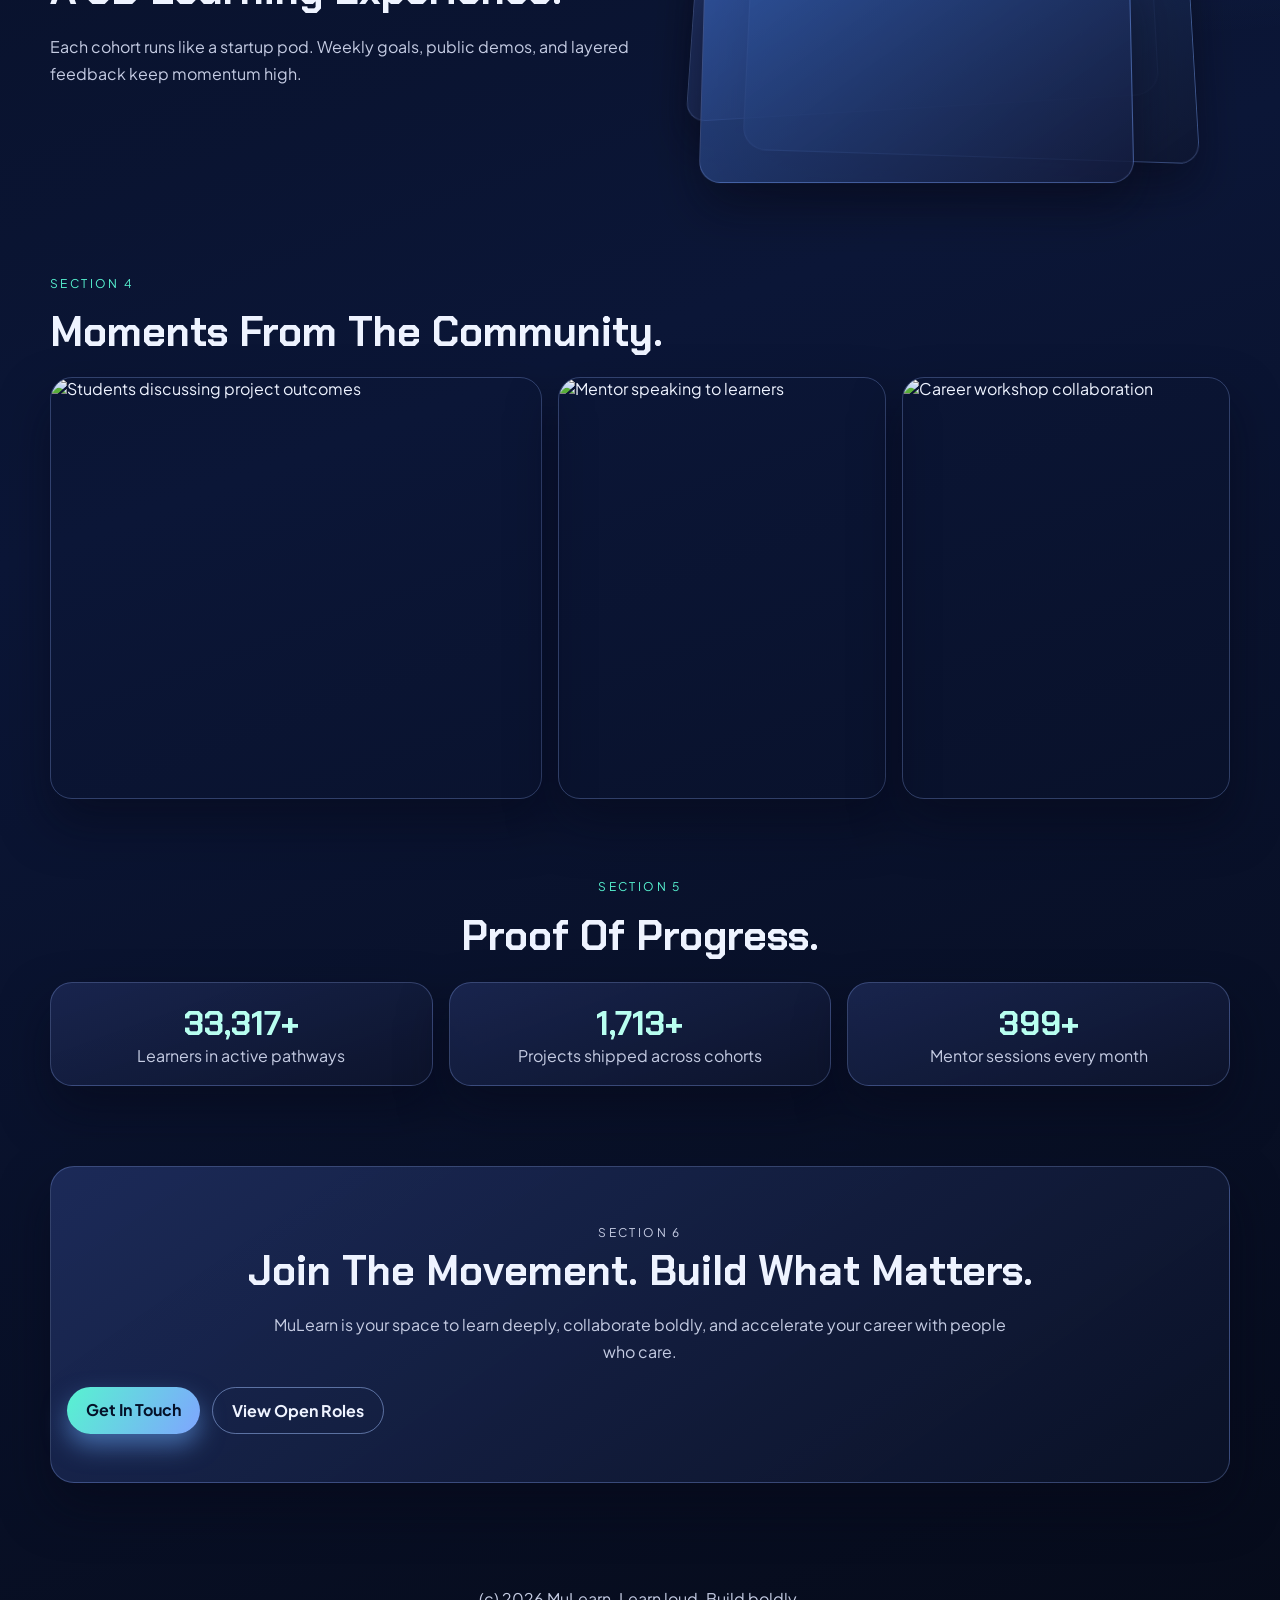
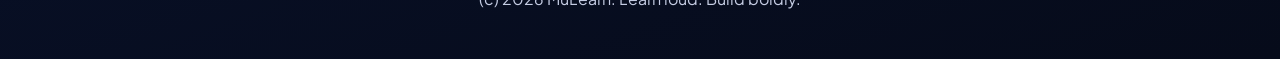
==== commit 0d7258e9: "changed to zyrops" ====
--- a/index.html
+++ b/index.html
@@ -3,7 +3,7 @@
 <head>
   <meta charset="UTF-8" />
   <meta name="viewport" content="width=device-width, initial-scale=1.0" />
-  <title>MuLearn | Learn Loud. Build Boldly.</title>
+  <title>MuLearn by ZyrOps | Learn Loud. Build Boldly.</title>
   <meta name="description" content="MuLearn blends peer-powered learning, mentorship, and career acceleration." />
   <link rel="preconnect" href="https://fonts.googleapis.com" />
   <link rel="preconnect" href="https://fonts.gstatic.com" crossorigin />
@@ -18,7 +18,7 @@
         <source srcset="logo31.png" type="image/png" />
         <img src="logo.webp" alt="MuLearn logo" class="brand-logo" />
       </picture>
-      <span>MuLearn </span>
+      <span>MuLearn  by ZyrOps</span>
     </a>
     <nav class="site-nav" aria-label="Primary">
       <a href="index.html" aria-current="page">Home</a>
@@ -32,7 +32,7 @@
     <section class="panel hero reveal" id="hero">
       <div class="hero-copy" data-parallax="0.12">
         <p class="eyebrow">Future-Ready Learning</p>
-        <h1>MuLearn Builds with Adnan<span>Career-Grade Talent</span> With Community Power.</h1>
+        <h1>MuLearn Builds with ZyrOps<span>Career-Grade Talent</span> With Community Power.</h1>
         <p class="lead">
           Learn from peers, ship real projects, and connect with mentors who help you move from confusion to clarity.
           MuLearn is where ambition gets practical.
